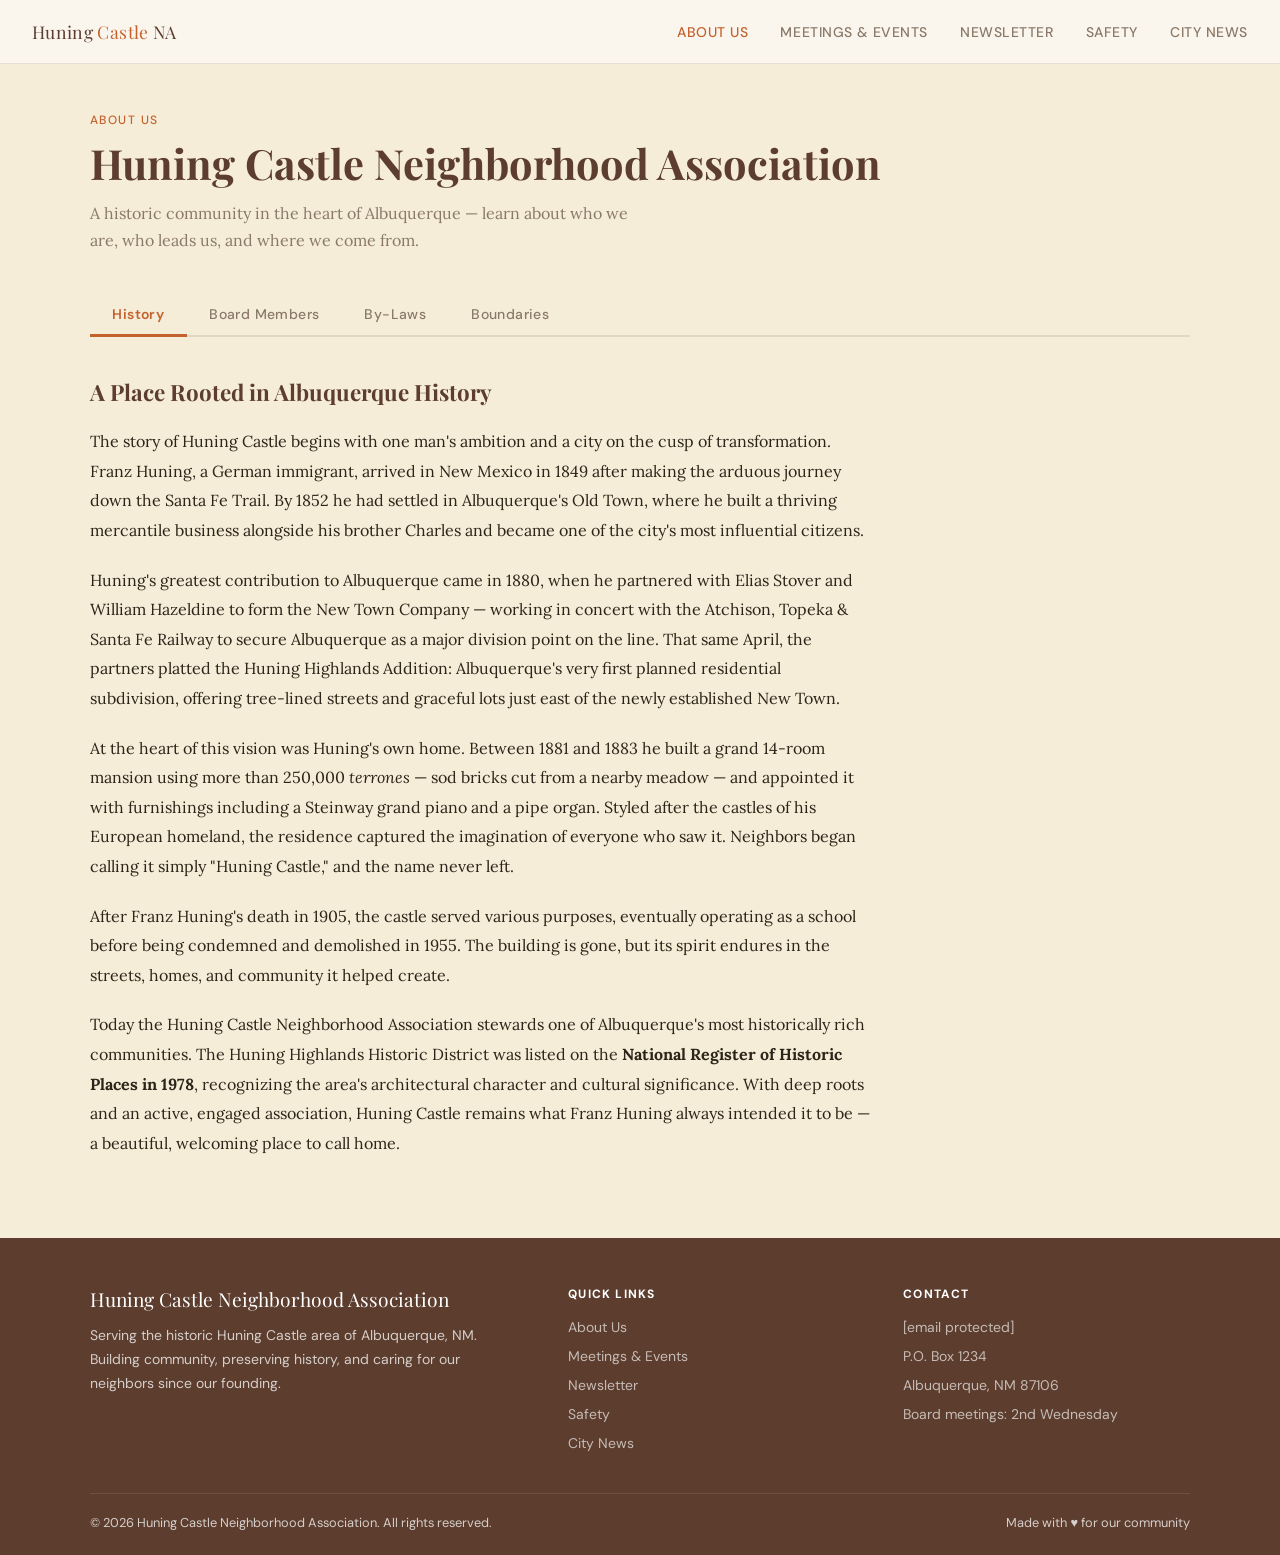
==== about.html @ c9aafc8a "Refactor single-page site into multi-page architecture Split index.html into separate pages per nav " ====
<!DOCTYPE html>
<html lang="en">
<head>
  <meta charset="UTF-8">
  <meta name="viewport" content="width=device-width, initial-scale=1.0">
  <title>About Us — Huning Castle Neighborhood Association</title>
  <link rel="preconnect" href="https://fonts.googleapis.com">
  <link href="https://fonts.googleapis.com/css2?family=Playfair+Display:ital,wght@0,400;0,700;1,400&family=Lora:ital,wght@0,400;0,500;1,400&family=DM+Sans:wght@300;400;500&display=swap" rel="stylesheet">
  <link rel="stylesheet" href="css/styles.css">
</head>
<body>

<!-- NAV -->
<nav>
  <a href="index.html" class="nav-brand" style="text-decoration:none;">Huning <span>Castle</span> NA</a>
  <ul class="nav-links">
    <li><a href="about.html" class="nav-active">About Us</a></li>
    <li><a href="events.html">Meetings &amp; Events</a></li>
    <li><a href="newsletter.html">Newsletter</a></li>
    <li><a href="safety.html">Safety</a></li>
    <li><a href="citynews.html">City News</a></li>
  </ul>
  <button class="hamburger" aria-label="Toggle menu" onclick="toggleMenu()">
    <span></span>
    <span></span>
    <span></span>
  </button>
</nav>

<!-- Mobile Menu -->
<div class="mobile-menu" id="mobileMenu">
  <ul>
    <li><a href="about.html" class="nav-active" onclick="closeMenu()">About Us</a></li>
    <li><a href="events.html" onclick="closeMenu()">Meetings &amp; Events</a></li>
    <li><a href="newsletter.html" onclick="closeMenu()">Newsletter</a></li>
    <li><a href="safety.html" onclick="closeMenu()">Safety</a></li>
    <li><a href="citynews.html" onclick="closeMenu()">City News</a></li>
  </ul>
</div>

<!-- ABOUT US -->
<section id="about" style="background: var(--sand); padding-top: calc(64px + 3rem);">
  <div class="section-inner">
    <div class="section-header">
      <div class="section-label">About Us</div>
      <h2 class="section-title">Huning Castle Neighborhood Association</h2>
      <p class="section-desc">A historic community in the heart of Albuquerque — learn about who we are, who leads us, and where we come from.</p>
    </div>

    <!-- Sub-tab navigation -->
    <div class="subtab-nav">
      <button class="subtab-btn active" onclick="switchSubTab('history', this)">History</button>
      <button class="subtab-btn" onclick="switchSubTab('board', this)">Board Members</button>
      <button class="subtab-btn" onclick="switchSubTab('bylaws', this)">By-Laws</button>
      <button class="subtab-btn" onclick="switchSubTab('boundaries', this)">Boundaries</button>
    </div>

    <!-- History -->
    <div class="subtab-panel active" id="subtab-history">
      <div class="history-prose">
        <h3>A Place Rooted in Albuquerque History</h3>
        <p>The story of Huning Castle begins with one man's ambition and a city on the cusp of transformation. Franz Huning, a German immigrant, arrived in New Mexico in 1849 after making the arduous journey down the Santa Fe Trail. By 1852 he had settled in Albuquerque's Old Town, where he built a thriving mercantile business alongside his brother Charles and became one of the city's most influential citizens.</p>
        <p>Huning's greatest contribution to Albuquerque came in 1880, when he partnered with Elias Stover and William Hazeldine to form the New Town Company — working in concert with the Atchison, Topeka &amp; Santa Fe Railway to secure Albuquerque as a major division point on the line. That same April, the partners platted the Huning Highlands Addition: Albuquerque's very first planned residential subdivision, offering tree-lined streets and graceful lots just east of the newly established New Town.</p>
        <p>At the heart of this vision was Huning's own home. Between 1881 and 1883 he built a grand 14-room mansion using more than 250,000 <em>terrones</em> — sod bricks cut from a nearby meadow — and appointed it with furnishings including a Steinway grand piano and a pipe organ. Styled after the castles of his European homeland, the residence captured the imagination of everyone who saw it. Neighbors began calling it simply "Huning Castle," and the name never left.</p>
        <p>After Franz Huning's death in 1905, the castle served various purposes, eventually operating as a school before being condemned and demolished in 1955. The building is gone, but its spirit endures in the streets, homes, and community it helped create.</p>
        <p>Today the Huning Castle Neighborhood Association stewards one of Albuquerque's most historically rich communities. The Huning Highlands Historic District was listed on the <strong>National Register of Historic Places in 1978</strong>, recognizing the area's architectural character and cultural significance. With deep roots and an active, engaged association, Huning Castle remains what Franz Huning always intended it to be — a beautiful, welcoming place to call home.</p>
      </div>
    </div>

    <!-- Board Members -->
    <div class="subtab-panel" id="subtab-board">
      <div class="board-grid">
        <div class="board-member">
          <div class="avatar">R</div>
          <div class="name">Rudy Garcia</div>
          <div class="email"><a href="mailto:rudy@tandemconsultingteam.com">rudy@tandemconsultingteam.com</a></div>
        </div>
        <div class="board-member">
          <div class="avatar">L</div>
          <div class="name">Lara Bryson</div>
          <div class="email"><a href="mailto:lara.bryson@hotmail.com">lara.bryson@hotmail.com</a></div>
        </div>
        <div class="board-member">
          <div class="avatar">A</div>
          <div class="name">Anna Lamberson</div>
          <div class="email"><a href="mailto:anna.lamberson@gmail.com">anna.lamberson@gmail.com</a></div>
        </div>
        <div class="board-member">
          <div class="avatar">E</div>
          <div class="name">Erika Harding</div>
          <div class="email"><a href="mailto:erikadharding@gmail.com">erikadharding@gmail.com</a></div>
        </div>
        <div class="board-member">
          <div class="avatar">M</div>
          <div class="name">Mark Pinkalla</div>
          <div class="email"><a href="mailto:mpinkalla@yahoo.com">mpinkalla@yahoo.com</a></div>
        </div>
        <div class="board-member">
          <div class="avatar">J</div>
          <div class="name">Jon Patterson</div>
          <div class="email"><a href="mailto:jonppatterson@gmail.com">jonppatterson@gmail.com</a></div>
        </div>
        <div class="board-member">
          <div class="avatar">F</div>
          <div class="name">Fred Rivera</div>
          <div class="email"><a href="mailto:FRivera354@aol.com">FRivera354@aol.com</a></div>
        </div>
        <div class="board-member">
          <div class="avatar">R</div>
          <div class="name">Robert Rodriguez</div>
          <div class="email"><a href="mailto:Roberto.rodriguez2@gmail.com">Roberto.rodriguez2@gmail.com</a></div>
        </div>
        <div class="board-member">
          <div class="avatar">L</div>
          <div class="name">Lynn Hightower</div>
          <div class="email"><a href="mailto:amerilyn@msn.com">amerilyn@msn.com</a></div>
        </div>
        <div class="board-member">
          <div class="avatar">K</div>
          <div class="name">Kendall Corley</div>
          <div class="email"><a href="mailto:Corleynine@gmail.com">Corleynine@gmail.com</a></div>
        </div>
        <div class="board-member">
          <div class="avatar">J</div>
          <div class="name">Joanne Pinkalla</div>
          <div class="email"><a href="mailto:jpinkalla@yahoo.com">jpinkalla@yahoo.com</a></div>
        </div>
        <div class="board-member">
          <div class="avatar">B</div>
          <div class="name">Brenda Marks</div>
          <div class="email"><a href="mailto:brenda.marks648@gmail.com">brenda.marks648@gmail.com</a></div>
        </div>
      </div>
    </div>

    <!-- By-Laws -->
    <div class="subtab-panel" id="subtab-bylaws">
      <div class="history-prose">
        <h3>Neighborhood By-Laws</h3>
        <p style="color: var(--warm-gray); font-style: italic;">The HCNA By-Laws document will be posted here. Please check back soon or contact a board member for the current version.</p>
      </div>
    </div>

    <!-- Boundaries -->
    <div class="subtab-panel" id="subtab-boundaries">
      <div class="history-prose">
        <h3>Neighborhood Boundaries</h3>
        <p>The Huning Castle neighborhood occupies the heart of central Albuquerque. The general boundaries of the association are:</p>
        <ul style="list-style: none; padding: 0; display: flex; flex-direction: column; gap: 0.75rem; margin: 1.25rem 0;">
          <li style="display: flex; gap: 1rem; align-items: center; font-family: 'Lora', serif; font-size: 1rem; color: var(--charcoal);">
            <span style="font-size: 1.1rem;">⬆</span><span><strong>North:</strong> Dr. Martin Luther King Jr. Avenue</span>
          </li>
          <li style="display: flex; gap: 1rem; align-items: center; font-family: 'Lora', serif; font-size: 1rem; color: var(--charcoal);">
            <span style="font-size: 1.1rem;">➡</span><span><strong>East:</strong> Locust Street</span>
          </li>
          <li style="display: flex; gap: 1rem; align-items: center; font-family: 'Lora', serif; font-size: 1rem; color: var(--charcoal);">
            <span style="font-size: 1.1rem;">⬇</span><span><strong>South:</strong> Coal Avenue</span>
          </li>
          <li style="display: flex; gap: 1rem; align-items: center; font-family: 'Lora', serif; font-size: 1rem; color: var(--charcoal);">
            <span style="font-size: 1.1rem;">⬅</span><span><strong>West:</strong> BNSF Railroad Tracks</span>
          </li>
        </ul>
        <p style="color: var(--warm-gray); font-size: 0.9rem; font-style: italic;">A detailed boundary map will be added here. Contact a board member if you have questions about whether your address falls within the association's boundaries.</p>
      </div>
    </div>

  </div>
</section>

<!-- FOOTER -->
<footer>
  <div class="footer-inner">
    <div class="footer-top">
      <div class="footer-brand">
        <div class="logo">Huning Castle Neighborhood Association</div>
        <p>Serving the historic Huning Castle area of Albuquerque, NM. Building community, preserving history, and caring for our neighbors since our founding.</p>
      </div>
      <div>
        <h5>Quick Links</h5>
        <ul>
          <li><a href="about.html">About Us</a></li>
          <li><a href="events.html">Meetings &amp; Events</a></li>
          <li><a href="newsletter.html">Newsletter</a></li>
          <li><a href="safety.html">Safety</a></li>
          <li><a href="citynews.html">City News</a></li>
        </ul>
      </div>
      <div>
        <h5>Contact</h5>
        <ul>
          <li><a href="/cdn-cgi/l/email-protection#3851565e5778505b565916574a5f"><span class="__cf_email__" data-cfemail="e68f888089a68e858887c8899481">[email&#160;protected]</span></a></li>
          <li><a href="#">P.O. Box 1234</a></li>
          <li><a href="#">Albuquerque, NM 87106</a></li>
          <li><a href="#">Board meetings: 2nd Wednesday</a></li>
        </ul>
      </div>
    </div>
    <div class="footer-bottom">
      <span>© 2026 Huning Castle Neighborhood Association. All rights reserved.</span>
      <span>Made with ♥ for our community</span>
    </div>
  </div>
</footer>

<script src="js/main.js"></script>
</body>
</html>
---- css/styles.css ----
:root {
  --terracotta: #C4622D;
  --terracotta-light: #E8855A;
  --sand: #F5EDD8;
  --cream: #FBF7EF;
  --bark: #5C3D2E;
  --sage: #7A8C6E;
  --sage-light: #A8BA9A;
  --warm-gray: #8A7968;
  --charcoal: #2D2419;
  --gold: #C9963B;
}

* { margin: 0; padding: 0; box-sizing: border-box; }

html { scroll-behavior: smooth; }

body {
  font-family: 'DM Sans', sans-serif;
  background: var(--cream);
  color: var(--charcoal);
  overflow-x: hidden;
}

/* ─── NAV ─── */
nav {
  position: fixed; top: 0; width: 100%; z-index: 100;
  background: rgba(251,247,239,0.92);
  backdrop-filter: blur(12px);
  border-bottom: 1px solid rgba(92,61,46,0.12);
  padding: 0 2rem;
  display: flex; align-items: center; justify-content: space-between;
  height: 64px;
}
.nav-brand {
  font-family: 'Playfair Display', serif;
  font-size: 1.1rem;
  color: var(--bark);
  letter-spacing: 0.02em;
}
.nav-brand span { color: var(--terracotta); }
.nav-links { display: flex; gap: 2rem; list-style: none; }
.nav-links a {
  text-decoration: none;
  font-size: 0.875rem;
  font-weight: 500;
  color: var(--warm-gray);
  letter-spacing: 0.04em;
  text-transform: uppercase;
  transition: color 0.2s;
}
.nav-links a:hover { color: var(--terracotta); }
.nav-cta {
  background: var(--terracotta);
  color: white !important;
  padding: 0.4rem 1.1rem;
  border-radius: 2rem;
  transition: background 0.2s !important;
}
.nav-cta:hover { background: var(--bark) !important; color: white !important; }

/* ─── HAMBURGER MENU ─── */
.hamburger {
  display: none;
  flex-direction: column;
  justify-content: center;
  gap: 5px;
  width: 32px;
  height: 32px;
  background: none;
  border: none;
  cursor: pointer;
  padding: 4px;
  z-index: 110;
}
.hamburger span {
  display: block;
  width: 100%;
  height: 2.5px;
  background: var(--bark);
  border-radius: 2px;
  transition: all 0.3s ease;
}
.hamburger.active span:nth-child(1) {
  transform: rotate(45deg) translate(5px, 5px);
}
.hamburger.active span:nth-child(2) {
  opacity: 0;
}
.hamburger.active span:nth-child(3) {
  transform: rotate(-45deg) translate(6px, -6px);
}

.mobile-menu {
  position: fixed;
  top: 64px;
  left: 0;
  right: 0;
  bottom: 0;
  background: rgba(251,247,239,0.98);
  backdrop-filter: blur(12px);
  z-index: 99;
  display: none;
  opacity: 0;
  transition: opacity 0.3s ease;
}
.mobile-menu.active {
  display: block;
  opacity: 1;
}
.mobile-menu ul {
  list-style: none;
  display: flex;
  flex-direction: column;
  align-items: center;
  justify-content: center;
  height: 100%;
  gap: 0.5rem;
  padding: 2rem;
}
.mobile-menu li {
  width: 100%;
  text-align: center;
}
.mobile-menu a {
  display: block;
  padding: 1rem 2rem;
  font-size: 1.1rem;
  font-weight: 500;
  color: var(--bark);
  text-decoration: none;
  letter-spacing: 0.02em;
  border-radius: 0.75rem;
  transition: background 0.2s, color 0.2s;
}
.mobile-menu a:hover {
  background: var(--sand);
  color: var(--terracotta);
}
.mobile-menu .mobile-cta {
  background: var(--terracotta);
  color: white;
  margin-top: 1rem;
  border-radius: 2rem;
}
.mobile-menu .mobile-cta:hover {
  background: var(--bark);
}

@media (max-width: 900px) {
  .hamburger { display: flex; }
}

/* ─── HERO ─── */
#home {
  min-height: 100vh;
  display: flex; align-items: center;
  position: relative;
  overflow: hidden;
  padding-top: 64px;
}
.hero-bg {
  position: absolute; inset: 0;
  background:
    radial-gradient(ellipse 70% 60% at 80% 50%, rgba(196,98,45,0.1) 0%, transparent 60%),
    radial-gradient(ellipse 50% 70% at 10% 80%, rgba(122,140,110,0.12) 0%, transparent 60%),
    var(--cream);
}
.hero-pattern {
  position: absolute; inset: 0; opacity: 0.04;
  background-image: repeating-linear-gradient(
    45deg, var(--bark) 0, var(--bark) 1px, transparent 0, transparent 50%
  );
  background-size: 20px 20px;
}
.hero-content {
  position: relative; z-index: 2;
  max-width: 1100px; margin: 0 auto;
  padding: 4rem 2rem;
  display: grid; grid-template-columns: 1fr 1fr; gap: 4rem; align-items: center;
}
.hero-text { animation: fadeUp 0.8s ease both; }
.hero-badge {
  display: inline-flex; align-items: center; gap: 0.5rem;
  background: rgba(196,98,45,0.1);
  border: 1px solid rgba(196,98,45,0.25);
  color: var(--terracotta);
  font-size: 0.78rem;
  font-weight: 500;
  letter-spacing: 0.08em;
  text-transform: uppercase;
  padding: 0.4rem 1rem;
  border-radius: 2rem;
  margin-bottom: 1.5rem;
}
.hero-title {
  font-family: 'Playfair Display', serif;
  font-size: clamp(2.5rem, 5vw, 4rem);
  line-height: 1.15;
  color: var(--bark);
  margin-bottom: 1.25rem;
}
.hero-title em { color: var(--terracotta); font-style: italic; }
.hero-subtitle {
  font-family: 'Lora', serif;
  font-size: 1.1rem;
  color: var(--warm-gray);
  line-height: 1.75;
  margin-bottom: 2rem;
}
.hero-actions { display: flex; gap: 1rem; flex-wrap: wrap; }
.btn-primary {
  background: var(--terracotta);
  color: white;
  padding: 0.8rem 1.8rem;
  border-radius: 2rem;
  text-decoration: none;
  font-weight: 500;
  font-size: 0.95rem;
  transition: background 0.2s, transform 0.15s;
  display: inline-block;
}
.btn-primary:hover { background: var(--bark); transform: translateY(-1px); }
.btn-secondary {
  border: 2px solid var(--sage);
  color: var(--sage);
  padding: 0.75rem 1.8rem;
  border-radius: 2rem;
  text-decoration: none;
  font-weight: 500;
  font-size: 0.95rem;
  transition: all 0.2s;
  display: inline-block;
}
.btn-secondary:hover { background: var(--sage); color: white; }

.hero-card {
  background: white;
  border-radius: 1.5rem;
  padding: 2rem;
  box-shadow: 0 8px 40px rgba(92,61,46,0.12), 0 2px 8px rgba(92,61,46,0.06);
  animation: fadeUp 0.8s 0.2s ease both;
  position: relative;
}
.hero-card::before {
  content: '';
  position: absolute; top: -2px; left: 2rem; right: 2rem; height: 4px;
  background: linear-gradient(90deg, var(--terracotta), var(--gold));
  border-radius: 0 0 4px 4px;
}
.hero-card h3 {
  font-family: 'Playfair Display', serif;
  font-size: 1.1rem;
  color: var(--bark);
  margin-bottom: 1.25rem;
  display: flex; align-items: center; gap: 0.5rem;
}
.quick-event {
  display: flex; align-items: flex-start; gap: 1rem;
  padding: 0.85rem 0;
  border-bottom: 1px solid rgba(92,61,46,0.08);
}
.quick-event:last-child { border-bottom: none; }
.event-date-box {
  background: var(--sand);
  border-radius: 0.75rem;
  padding: 0.4rem 0.7rem;
  text-align: center;
  min-width: 48px;
  flex-shrink: 0;
}
.event-date-box .month {
  font-size: 0.65rem;
  text-transform: uppercase;
  letter-spacing: 0.08em;
  color: var(--terracotta);
  font-weight: 500;
}
.event-date-box .day {
  font-family: 'Playfair Display', serif;
  font-size: 1.3rem;
  color: var(--bark);
  line-height: 1;
}
.quick-event-info .title { font-weight: 500; font-size: 0.9rem; color: var(--charcoal); }
.quick-event-info .time { font-size: 0.8rem; color: var(--warm-gray); margin-top: 0.15rem; }

/* ─── SECTIONS SHARED ─── */
section { padding: 5rem 2rem; }
.section-inner { max-width: 1100px; margin: 0 auto; }
.section-label {
  font-size: 0.75rem;
  text-transform: uppercase;
  letter-spacing: 0.12em;
  color: var(--terracotta);
  font-weight: 500;
  margin-bottom: 0.6rem;
}
.section-title {
  font-family: 'Playfair Display', serif;
  font-size: clamp(1.8rem, 3.5vw, 2.6rem);
  color: var(--bark);
  line-height: 1.2;
  margin-bottom: 0.75rem;
}
.section-desc {
  font-family: 'Lora', serif;
  color: var(--warm-gray);
  font-size: 1rem;
  line-height: 1.7;
  max-width: 560px;
}
.section-header { margin-bottom: 2.5rem; }

/* ─── NEWS ─── */
#news { background: var(--sand); }
.news-grid { display: grid; grid-template-columns: repeat(auto-fill, minmax(300px, 1fr)); gap: 1.5rem; }
.news-card {
  background: white;
  border-radius: 1.25rem;
  overflow: hidden;
  box-shadow: 0 2px 16px rgba(92,61,46,0.07);
  transition: transform 0.2s, box-shadow 0.2s;
}
.news-card:hover { transform: translateY(-3px); box-shadow: 0 8px 24px rgba(92,61,46,0.13); }
.news-card-accent { height: 6px; }
.accent-terracotta { background: var(--terracotta); }
.accent-sage { background: var(--sage); }
.accent-gold { background: var(--gold); }
.news-card-body { padding: 1.5rem; }
.news-tag {
  display: inline-block;
  font-size: 0.7rem;
  text-transform: uppercase;
  letter-spacing: 0.1em;
  padding: 0.25rem 0.75rem;
  border-radius: 2rem;
  margin-bottom: 0.75rem;
  font-weight: 500;
}
.tag-announce { background: rgba(196,98,45,0.1); color: var(--terracotta); }
.tag-update { background: rgba(122,140,110,0.12); color: var(--sage); }
.tag-reminder { background: rgba(201,150,59,0.12); color: var(--gold); }
.news-card h4 {
  font-family: 'Playfair Display', serif;
  font-size: 1.1rem;
  color: var(--bark);
  margin-bottom: 0.6rem;
  line-height: 1.35;
}
.news-card p { font-size: 0.9rem; color: var(--warm-gray); line-height: 1.6; }
.news-card-footer {
  display: flex; justify-content: space-between; align-items: center;
  padding: 1rem 1.5rem;
  border-top: 1px solid rgba(92,61,46,0.07);
  font-size: 0.8rem;
  color: var(--warm-gray);
}
.read-more { color: var(--terracotta); text-decoration: none; font-weight: 500; }
.read-more:hover { text-decoration: underline; }

/* ─── EVENTS ─── */
#events { background: var(--cream); }
.events-layout { display: grid; grid-template-columns: 1fr 340px; gap: 2.5rem; }
.events-list { display: flex; flex-direction: column; gap: 1rem; }
.event-row {
  background: white;
  border-radius: 1rem;
  padding: 1.25rem 1.5rem;
  display: flex; align-items: center; gap: 1.5rem;
  box-shadow: 0 2px 12px rgba(92,61,46,0.06);
  transition: box-shadow 0.2s, transform 0.15s;
  border-left: 4px solid transparent;
}
.event-row:hover { box-shadow: 0 4px 20px rgba(92,61,46,0.1); transform: translateX(3px); }
.event-row.featured { border-left-color: var(--terracotta); }
.event-row.community { border-left-color: var(--sage); }
.event-row.meeting { border-left-color: var(--gold); }
.event-big-date {
  text-align: center; flex-shrink: 0;
  min-width: 56px;
}
.event-big-date .month {
  font-size: 0.65rem; text-transform: uppercase; letter-spacing: 0.1em;
  color: var(--warm-gray); font-weight: 500;
}
.event-big-date .day {
  font-family: 'Playfair Display', serif;
  font-size: 2rem; line-height: 1; color: var(--bark);
}
.event-info { flex: 1; }
.event-info h4 { font-family: 'Playfair Display', serif; font-size: 1.05rem; color: var(--bark); }
.event-meta { font-size: 0.82rem; color: var(--warm-gray); margin-top: 0.2rem; }
.event-badge {
  font-size: 0.7rem; padding: 0.2rem 0.65rem; border-radius: 2rem;
  text-transform: uppercase; letter-spacing: 0.08em; font-weight: 500;
}
.badge-featured { background: rgba(196,98,45,0.1); color: var(--terracotta); }
.badge-community { background: rgba(122,140,110,0.12); color: var(--sage); }
.badge-meeting { background: rgba(201,150,59,0.12); color: var(--gold); }

/* ─── EXPANDABLE EVENT CARDS ─── */
.event-row.expandable {
  cursor: pointer;
  user-select: none;
}
.event-row.expandable:hover {
  background: rgba(122,140,110,0.04);
}
.event-row.expandable h4 {
  display: flex;
  align-items: center;
  gap: 0.5rem;
}
.expand-icon {
  font-size: 0.65rem;
  color: var(--sage);
  transition: transform 0.3s ease;
}
.event-row.expandable.active .expand-icon {
  transform: rotate(180deg);
}
.event-details {
  max-height: 0;
  overflow: hidden;
  transition: max-height 0.4s ease, padding 0.3s ease;
  background: white;
  border-radius: 0 0 1rem 1rem;
  margin-top: -0.5rem;
  margin-bottom: 0.5rem;
  box-shadow: 0 4px 16px rgba(92,61,46,0.08);
  border-left: 4px solid var(--sage);
}
.event-details.active {
  max-height: 1200px;
}
.event-details-inner {
  padding: 1.5rem 1.75rem 1.75rem;
}
.notice-intro {
  font-family: 'Lora', serif;
  font-size: 0.95rem;
  line-height: 1.7;
  color: var(--charcoal);
  margin-bottom: 1.25rem;
}
.notice-alert {
  background: rgba(201,150,59,0.12);
  border-left: 4px solid var(--gold);
  padding: 1rem 1.25rem;
  border-radius: 0.5rem;
  font-size: 0.9rem;
  color: var(--bark);
  margin-bottom: 1.5rem;
  line-height: 1.6;
}
.notice-section {
  margin-bottom: 1.25rem;
}
.notice-section h5 {
  font-family: 'Playfair Display', serif;
  font-size: 0.95rem;
  color: var(--bark);
  margin-bottom: 0.5rem;
}
.notice-section p,
.notice-section li {
  font-size: 0.9rem;
  color: var(--charcoal);
  line-height: 1.6;
}
.notice-section ul {
  list-style: none;
  padding: 0;
  margin: 0;
  display: flex;
  flex-direction: column;
  gap: 0.35rem;
}
.notice-note {
  font-size: 0.85rem;
  color: var(--warm-gray);
  font-style: italic;
  margin-top: 0.5rem;
}
.course-links {
  display: flex;
  flex-wrap: wrap;
  gap: 0.5rem;
  margin-top: 0.5rem;
}
.course-links a {
  display: inline-block;
  padding: 0.4rem 0.9rem;
  background: var(--sand);
  color: var(--bark);
  text-decoration: none;
  font-size: 0.82rem;
  font-weight: 500;
  border-radius: 2rem;
  transition: background 0.2s, color 0.2s;
}
.course-links a:hover {
  background: var(--sage);
  color: white;
}
.notice-contact {
  background: var(--sand);
  padding: 1rem 1.25rem;
  border-radius: 0.75rem;
  margin-top: 1.5rem;
  margin-bottom: 0;
}
.notice-contact h5 {
  margin-bottom: 0.35rem;
}
.notice-contact a {
  color: var(--terracotta);
  text-decoration: none;
}
.notice-contact a:hover {
  text-decoration: underline;
}

.events-sidebar {}
.sidebar-card {
  background: white;
  border-radius: 1.25rem;
  padding: 1.75rem;
  box-shadow: 0 2px 16px rgba(92,61,46,0.07);
}
.sidebar-card h4 {
  font-family: 'Playfair Display', serif;
  font-size: 1.05rem; color: var(--bark); margin-bottom: 1rem;
}
.mini-calendar-grid {
  display: grid; grid-template-columns: repeat(7, 1fr);
  gap: 2px; text-align: center;
}
.cal-header { font-size: 0.65rem; text-transform: uppercase; letter-spacing: 0.06em; color: var(--warm-gray); padding: 0.3rem 0; }
.cal-day {
  font-size: 0.82rem; padding: 0.3rem 0; border-radius: 50%;
  cursor: pointer; transition: background 0.15s; color: var(--charcoal);
}
.cal-day:hover { background: var(--sand); }
.cal-day.has-event { background: var(--sand); color: var(--terracotta); font-weight: 600; }
.cal-day.today { background: var(--terracotta); color: white !important; }
.cal-day.empty { color: transparent; pointer-events: none; }
.cal-month {
  font-family: 'Playfair Display', serif;
  font-size: 1rem; color: var(--bark);
  text-align: center; margin-bottom: 0.75rem;
}

/* ─── RESOURCES ─── */
#resources { background: white; }
.resources-grid { display: grid; grid-template-columns: repeat(auto-fill, minmax(260px, 1fr)); gap: 1.25rem; }
.resource-item {
  display: flex; align-items: center; gap: 1rem;
  padding: 1.25rem;
  border: 1.5px solid rgba(92,61,46,0.1);
  border-radius: 1rem;
  text-decoration: none;
  transition: border-color 0.2s, box-shadow 0.2s, transform 0.15s;
  background: white;
}
.resource-item:hover {
  border-color: var(--terracotta);
  box-shadow: 0 4px 16px rgba(196,98,45,0.1);
  transform: translateY(-2px);
}
.resource-icon {
  width: 44px; height: 44px; border-radius: 0.75rem;
  display: flex; align-items: center; justify-content: center;
  font-size: 1.2rem; flex-shrink: 0;
}
.icon-pdf { background: rgba(196,98,45,0.1); }
.icon-doc { background: rgba(122,140,110,0.12); }
.icon-link { background: rgba(201,150,59,0.12); }
.resource-info .title { font-weight: 500; font-size: 0.92rem; color: var(--bark); }
.resource-info .desc { font-size: 0.8rem; color: var(--warm-gray); margin-top: 0.15rem; }

/* ─── BOARD / CONTACT ─── */
#contact { background: var(--sand); }
.contact-layout { display: grid; grid-template-columns: 1.2fr 1fr; gap: 3rem; align-items: start; }
.board-grid { display: grid; grid-template-columns: 1fr 1fr; gap: 1rem; }
.board-member {
  background: white;
  border-radius: 1rem;
  padding: 1.25rem;
  box-shadow: 0 2px 12px rgba(92,61,46,0.06);
}
.board-member .avatar {
  width: 44px; height: 44px; border-radius: 50%;
  background: linear-gradient(135deg, var(--terracotta-light), var(--terracotta));
  display: flex; align-items: center; justify-content: center;
  color: white; font-family: 'Playfair Display', serif;
  font-size: 1.1rem; font-weight: 700;
  margin-bottom: 0.75rem;
}
.board-member .name { font-weight: 500; font-size: 0.92rem; color: var(--bark); }
.board-member .role { font-size: 0.78rem; color: var(--terracotta); margin-top: 0.15rem; }
.board-member .email { font-size: 0.78rem; color: var(--warm-gray); margin-top: 0.25rem; }

.contact-form-card {
  background: white;
  border-radius: 1.5rem;
  padding: 2rem;
  box-shadow: 0 4px 24px rgba(92,61,46,0.08);
}
.contact-form-card h4 {
  font-family: 'Playfair Display', serif;
  font-size: 1.2rem; color: var(--bark); margin-bottom: 1.25rem;
}
.form-row { margin-bottom: 1rem; }
.form-row label { display: block; font-size: 0.8rem; font-weight: 500; color: var(--bark); margin-bottom: 0.4rem; letter-spacing: 0.03em; }
.form-row input, .form-row textarea, .form-row select {
  width: 100%;
  padding: 0.65rem 0.9rem;
  border: 1.5px solid rgba(92,61,46,0.15);
  border-radius: 0.6rem;
  font-family: 'DM Sans', sans-serif;
  font-size: 0.9rem;
  color: var(--charcoal);
  background: var(--cream);
  transition: border-color 0.2s;
  outline: none;
}
.form-row input:focus, .form-row textarea:focus, .form-row select:focus {
  border-color: var(--terracotta);
}
.form-row textarea { resize: vertical; min-height: 90px; }
.btn-submit {
  width: 100%;
  background: var(--terracotta);
  color: white;
  border: none;
  padding: 0.85rem;
  border-radius: 0.75rem;
  font-family: 'DM Sans', sans-serif;
  font-size: 0.95rem;
  font-weight: 500;
  cursor: pointer;
  transition: background 0.2s;
  margin-top: 0.5rem;
}
.btn-submit:hover { background: var(--bark); }

/* ─── FOOTER ─── */
footer {
  background: var(--bark);
  color: rgba(255,255,255,0.75);
  padding: 3rem 2rem 1.5rem;
}
.footer-inner { max-width: 1100px; margin: 0 auto; }
.footer-top { display: grid; grid-template-columns: 1.5fr 1fr 1fr; gap: 3rem; margin-bottom: 2.5rem; }
.footer-brand { }
.footer-brand .logo {
  font-family: 'Playfair Display', serif;
  font-size: 1.2rem; color: white; margin-bottom: 0.75rem;
}
.footer-brand p { font-size: 0.875rem; line-height: 1.7; }
footer h5 { font-size: 0.75rem; text-transform: uppercase; letter-spacing: 0.1em; color: white; margin-bottom: 0.85rem; }
footer ul { list-style: none; display: flex; flex-direction: column; gap: 0.5rem; }
footer ul a { color: rgba(255,255,255,0.65); text-decoration: none; font-size: 0.875rem; transition: color 0.2s; }
footer ul a:hover { color: var(--terracotta-light); }
.footer-bottom {
  border-top: 1px solid rgba(255,255,255,0.1);
  padding-top: 1.25rem;
  display: flex; justify-content: space-between; align-items: center;
  font-size: 0.8rem;
}

/* ─── ANIMATIONS ─── */
@keyframes fadeUp {
  from { opacity: 0; transform: translateY(24px); }
  to { opacity: 1; transform: translateY(0); }
}

/* ─── RESPONSIVE ─── */
@media (max-width: 900px) {
  .hero-content { grid-template-columns: 1fr; gap: 2rem; }
  .events-layout { grid-template-columns: 1fr; }
  .contact-layout { grid-template-columns: 1fr; }
  .footer-top { grid-template-columns: 1fr 1fr; }
  .nav-links { display: none; }

  /* Agenda grid to single column */
  .agenda-layout {
    grid-template-columns: 1fr !important;
  }
}

@media (max-width: 600px) {
  /* General spacing */
  section { padding: 3rem 1.25rem; }
  .section-inner { padding: 0; }

  /* Nav */
  nav { padding: 0 1rem; }
  .nav-brand { font-size: 1rem; }

  /* Hero */
  #home { min-height: auto; padding-top: 80px; padding-bottom: 2rem; }
  .hero-content { padding: 2rem 1.25rem; }
  .hero-title { font-size: 2rem; }
  .hero-subtitle { font-size: 1rem; }
  .hero-badge { font-size: 0.7rem; padding: 0.35rem 0.85rem; }
  .hero-actions { flex-direction: column; }
  .hero-actions a { width: 100%; text-align: center; }
  .hero-card { padding: 1.5rem; }
  .hero-card h3 { font-size: 1rem; }

  /* Section headers */
  .section-title { font-size: 1.6rem; }
  .section-desc { font-size: 0.92rem; }
  .section-header { margin-bottom: 1.75rem; }

  /* Events */
  .event-row {
    flex-direction: column;
    align-items: flex-start;
    gap: 0.75rem;
    padding: 1rem 1.25rem;
  }
  .event-big-date {
    display: flex;
    align-items: center;
    gap: 0.5rem;
    min-width: auto;
  }
  .event-big-date .month { font-size: 0.75rem; }
  .event-big-date .day { font-size: 1.5rem; }
  .event-info h4 { font-size: 1rem; }
  .event-meta { font-size: 0.8rem; }
  .event-badge { align-self: flex-start; }

  /* Expandable event details */
  .event-details-inner { padding: 1.25rem; }
  .notice-intro { font-size: 0.9rem; }
  .notice-alert { padding: 0.85rem 1rem; font-size: 0.85rem; }
  .notice-section h5 { font-size: 0.9rem; }
  .notice-section p, .notice-section li { font-size: 0.85rem; }
  .course-links { gap: 0.4rem; }
  .course-links a { padding: 0.35rem 0.75rem; font-size: 0.78rem; }

  /* Calendar sidebar */
  .events-sidebar { margin-top: 1rem; }
  .sidebar-card { padding: 1.25rem; }
  .cal-day { font-size: 0.75rem; padding: 0.4rem 0; }

  /* Resources */
  .resources-grid { grid-template-columns: 1fr; gap: 1rem; }
  .resource-item { padding: 1rem; }
  .resource-icon { width: 40px; height: 40px; font-size: 1rem; }
  .resource-info .title { font-size: 0.88rem; }

  /* Board members */
  .board-grid { grid-template-columns: 1fr; }
  .board-member {
    display: flex;
    align-items: center;
    gap: 1rem;
    padding: 1rem;
  }
  .board-member .avatar {
    margin-bottom: 0;
    width: 48px;
    height: 48px;
    flex-shrink: 0;
  }

  /* Contact form */
  .contact-form-card { padding: 1.5rem; }
  .contact-form-card h4 { font-size: 1.1rem; }
  .form-row input, .form-row textarea, .form-row select {
    padding: 0.75rem 1rem;
    font-size: 16px; /* Prevents iOS zoom on focus */
  }

  /* Agenda section */
  .agenda-layout > div:first-child {
    padding: 1.5rem !important;
  }
  .agenda-layout > div:last-child > div {
    padding: 1.25rem !important;
  }
  #agenda ol li {
    padding: 0.85rem 0 !important;
  }
  #agenda ol li span:first-child {
    min-width: 24px !important;
    font-size: 1rem !important;
  }
  #agenda ol li span:last-child,
  #agenda ol li > div {
    font-size: 0.9rem !important;
  }

  /* Footer */
  .footer-top { grid-template-columns: 1fr; gap: 2rem; }
  .footer-brand .logo { font-size: 1.1rem; }
  .footer-brand p { font-size: 0.85rem; }
  footer { padding: 2rem 1.25rem 1.25rem; }
  .footer-bottom {
    flex-direction: column;
    gap: 0.5rem;
    text-align: center;
    font-size: 0.75rem;
  }
}

/* Extra small devices */
@media (max-width: 380px) {
  .hero-title { font-size: 1.75rem; }
  .btn-primary, .btn-secondary {
    padding: 0.7rem 1.4rem;
    font-size: 0.9rem;
  }
  .event-info h4 { font-size: 0.95rem; }
  .section-title { font-size: 1.4rem; }
}

/* ─── SUB-TABS ─── */
.subtab-nav {
  display: flex;
  gap: 0;
  margin-bottom: 2.5rem;
  border-bottom: 2px solid rgba(92,61,46,0.12);
  flex-wrap: wrap;
}
.subtab-btn {
  background: none;
  border: none;
  padding: 0.7rem 1.4rem;
  font-family: 'DM Sans', sans-serif;
  font-size: 0.875rem;
  font-weight: 500;
  color: var(--warm-gray);
  cursor: pointer;
  border-bottom: 3px solid transparent;
  margin-bottom: -2px;
  transition: color 0.2s, border-color 0.2s;
  letter-spacing: 0.03em;
}
.subtab-btn:hover { color: var(--terracotta); }
.subtab-btn.active { color: var(--terracotta); border-bottom-color: var(--terracotta); font-weight: 600; }
.subtab-panel { display: none; }
.subtab-panel.active { display: block; }

/* History prose */
.history-prose {
  max-width: 780px;
}
.history-prose h3 {
  font-family: 'Playfair Display', serif;
  font-size: 1.4rem;
  color: var(--bark);
  margin-bottom: 1.25rem;
}
.history-prose p {
  font-family: 'Lora', serif;
  font-size: 1rem;
  color: var(--charcoal);
  line-height: 1.85;
  margin-bottom: 1.25rem;
}
.history-prose p:last-child { margin-bottom: 0; }

/* Divider ornament */
.ornament {
  text-align: center; margin-bottom: 2.5rem;
  color: var(--sage-light); font-size: 1.2rem; letter-spacing: 0.3em;
}

/* ─── NEWSLETTER ─── */
.newsletter-grid {
  display: grid;
  grid-template-columns: repeat(auto-fill, minmax(340px, 1fr));
  gap: 1.5rem;
}
.newsletter-card {
  background: white;
  border-radius: 1.25rem;
  overflow: hidden;
  box-shadow: 0 2px 16px rgba(92,61,46,0.07);
  transition: transform 0.2s, box-shadow 0.2s;
}
.newsletter-card:hover {
  transform: translateY(-3px);
  box-shadow: 0 8px 24px rgba(92,61,46,0.13);
}
.newsletter-card-header {
  background: linear-gradient(135deg, var(--terracotta) 0%, var(--bark) 100%);
  padding: 1.5rem;
  color: white;
  position: relative;
  overflow: hidden;
}
.newsletter-card-header::after {
  content: '📰';
  position: absolute;
  top: -8px;
  right: 12px;
  font-size: 3.5rem;
  opacity: 0.12;
}
.newsletter-card-header h4 {
  font-family: 'Playfair Display', serif;
  font-size: 1.15rem;
  margin-bottom: 0.25rem;
}
.newsletter-card-header .date {
  font-size: 0.8rem;
  opacity: 0.85;
}
.newsletter-card-body {
  padding: 1.25rem 1.5rem;
}
.newsletter-card-body p {
  font-size: 0.9rem;
  color: var(--warm-gray);
  line-height: 1.6;
  margin-bottom: 1rem;
}
.newsletter-card-actions {
  display: flex;
  gap: 0.75rem;
}
.newsletter-card-actions a {
  flex: 1;
  text-align: center;
  padding: 0.55rem 1rem;
  border-radius: 0.6rem;
  font-size: 0.85rem;
  font-weight: 500;
  text-decoration: none;
  transition: background 0.2s, color 0.2s;
}
.newsletter-btn-view {
  background: var(--terracotta);
  color: white;
}
.newsletter-btn-view:hover {
  background: var(--bark);
}
.newsletter-btn-download {
  border: 1.5px solid var(--sage);
  color: var(--sage);
  background: transparent;
}
.newsletter-btn-download:hover {
  background: var(--sage);
  color: white;
}

@media (max-width: 600px) {
  .newsletter-grid {
    grid-template-columns: 1fr;
  }
  .newsletter-card-body {
    padding: 1rem 1.25rem;
  }
  .newsletter-card-actions {
    flex-direction: column;
  }
}

/* ─── ACTIVE NAV ─── */
.nav-links a.nav-active { color: var(--terracotta); }
.mobile-menu a.nav-active { color: var(--terracotta); background: var(--sand); }
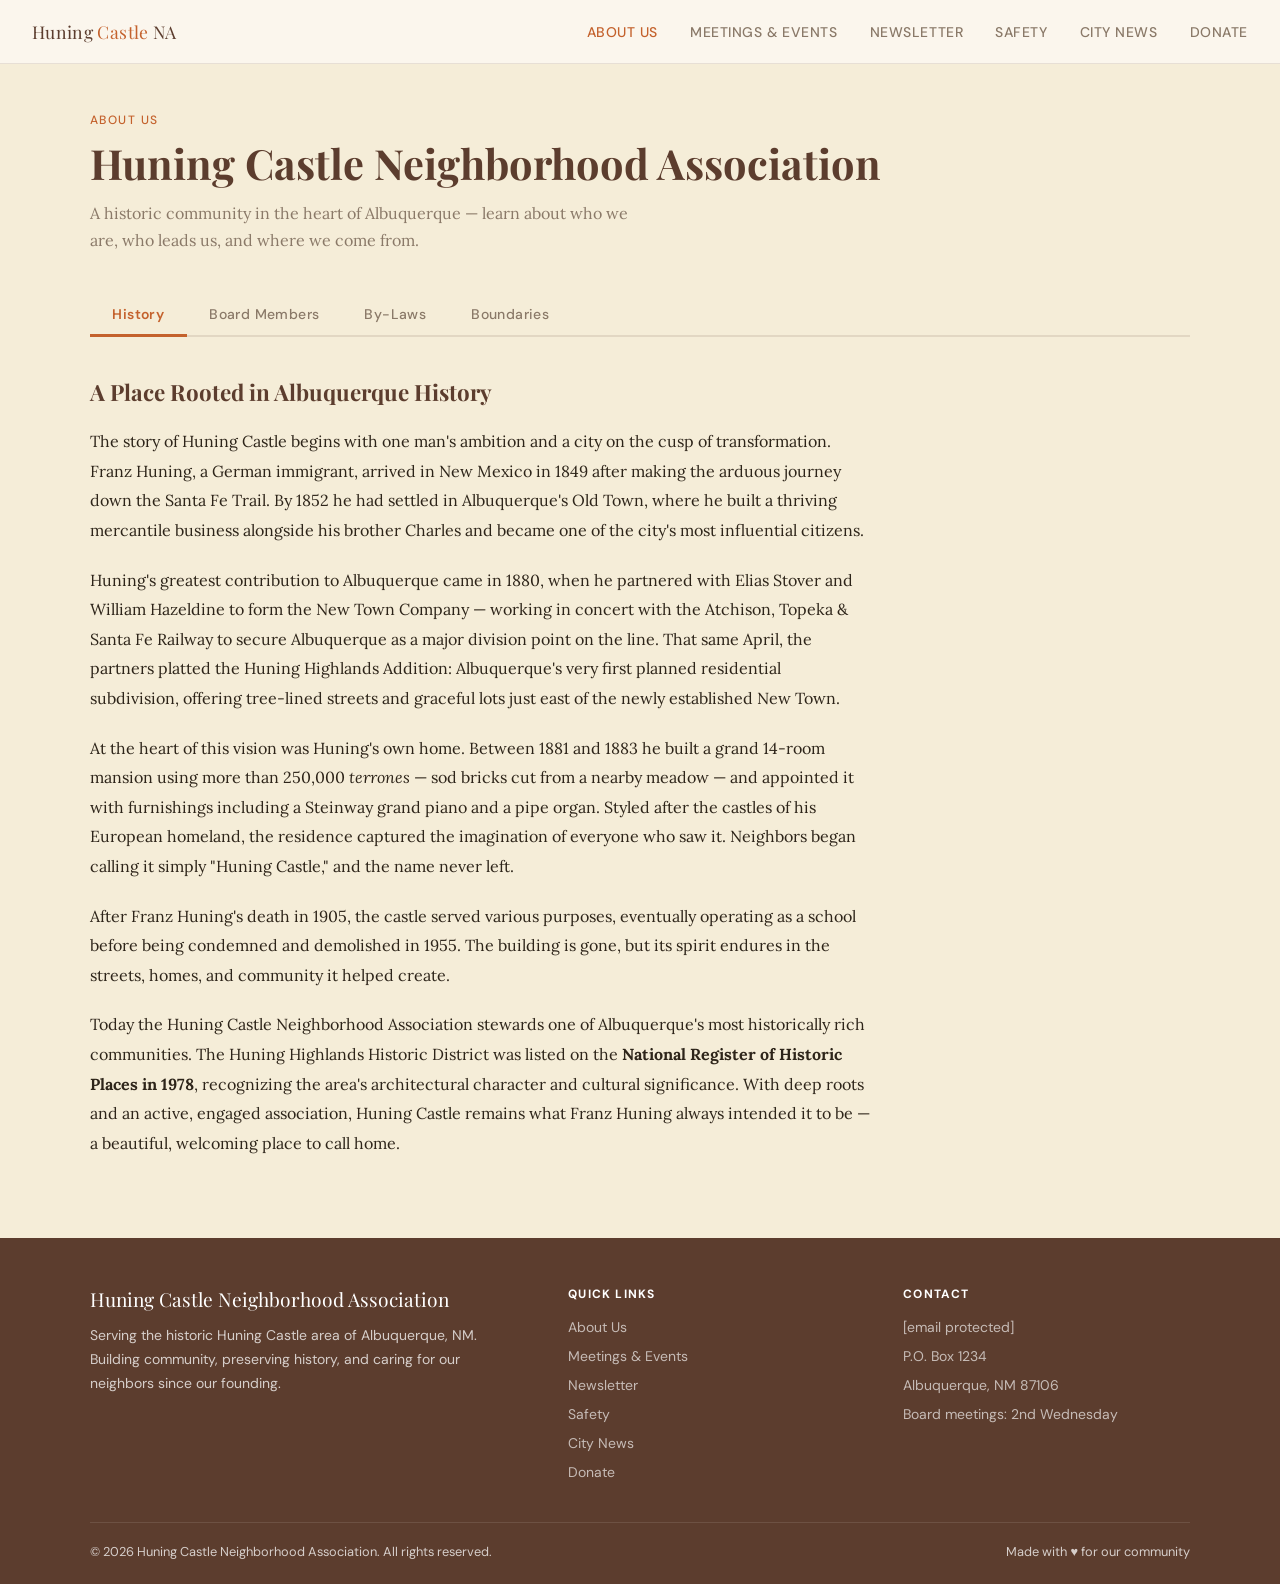
==== commit 1f9125ef: "Add donate page and update nav/footer sitewide New donate.html explains how to give via Zelle, check" ====
--- a/about.html
+++ b/about.html
@@ -19,6 +19,7 @@
     <li><a href="newsletter.html">Newsletter</a></li>
     <li><a href="safety.html">Safety</a></li>
     <li><a href="citynews.html">City News</a></li>
+    <li><a href="donate.html">Donate</a></li>
   </ul>
   <button class="hamburger" aria-label="Toggle menu" onclick="toggleMenu()">
     <span></span>
@@ -35,6 +36,7 @@
     <li><a href="newsletter.html" onclick="closeMenu()">Newsletter</a></li>
     <li><a href="safety.html" onclick="closeMenu()">Safety</a></li>
     <li><a href="citynews.html" onclick="closeMenu()">City News</a></li>
+    <li><a href="donate.html" onclick="closeMenu()">Donate</a></li>
   </ul>
 </div>
 
@@ -183,6 +185,7 @@
           <li><a href="newsletter.html">Newsletter</a></li>
           <li><a href="safety.html">Safety</a></li>
           <li><a href="citynews.html">City News</a></li>
+          <li><a href="donate.html">Donate</a></li>
         </ul>
       </div>
       <div>
